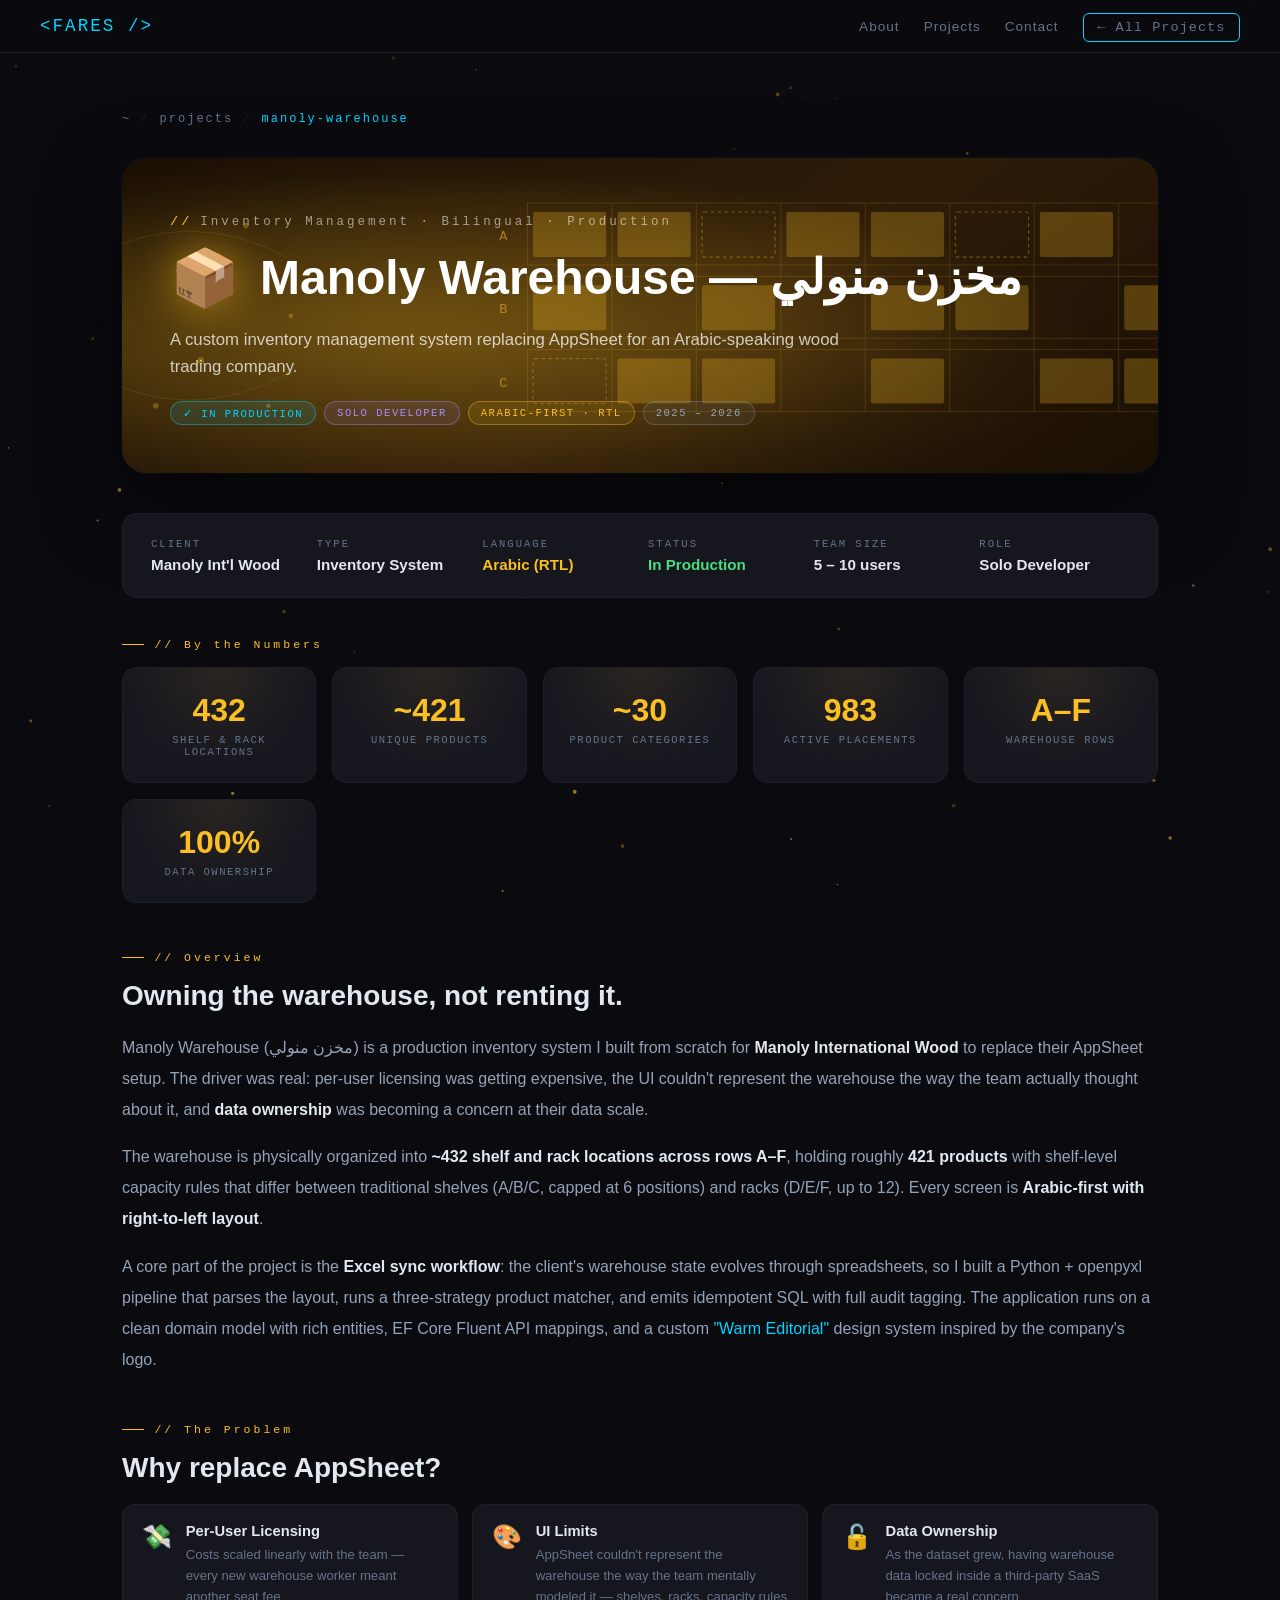
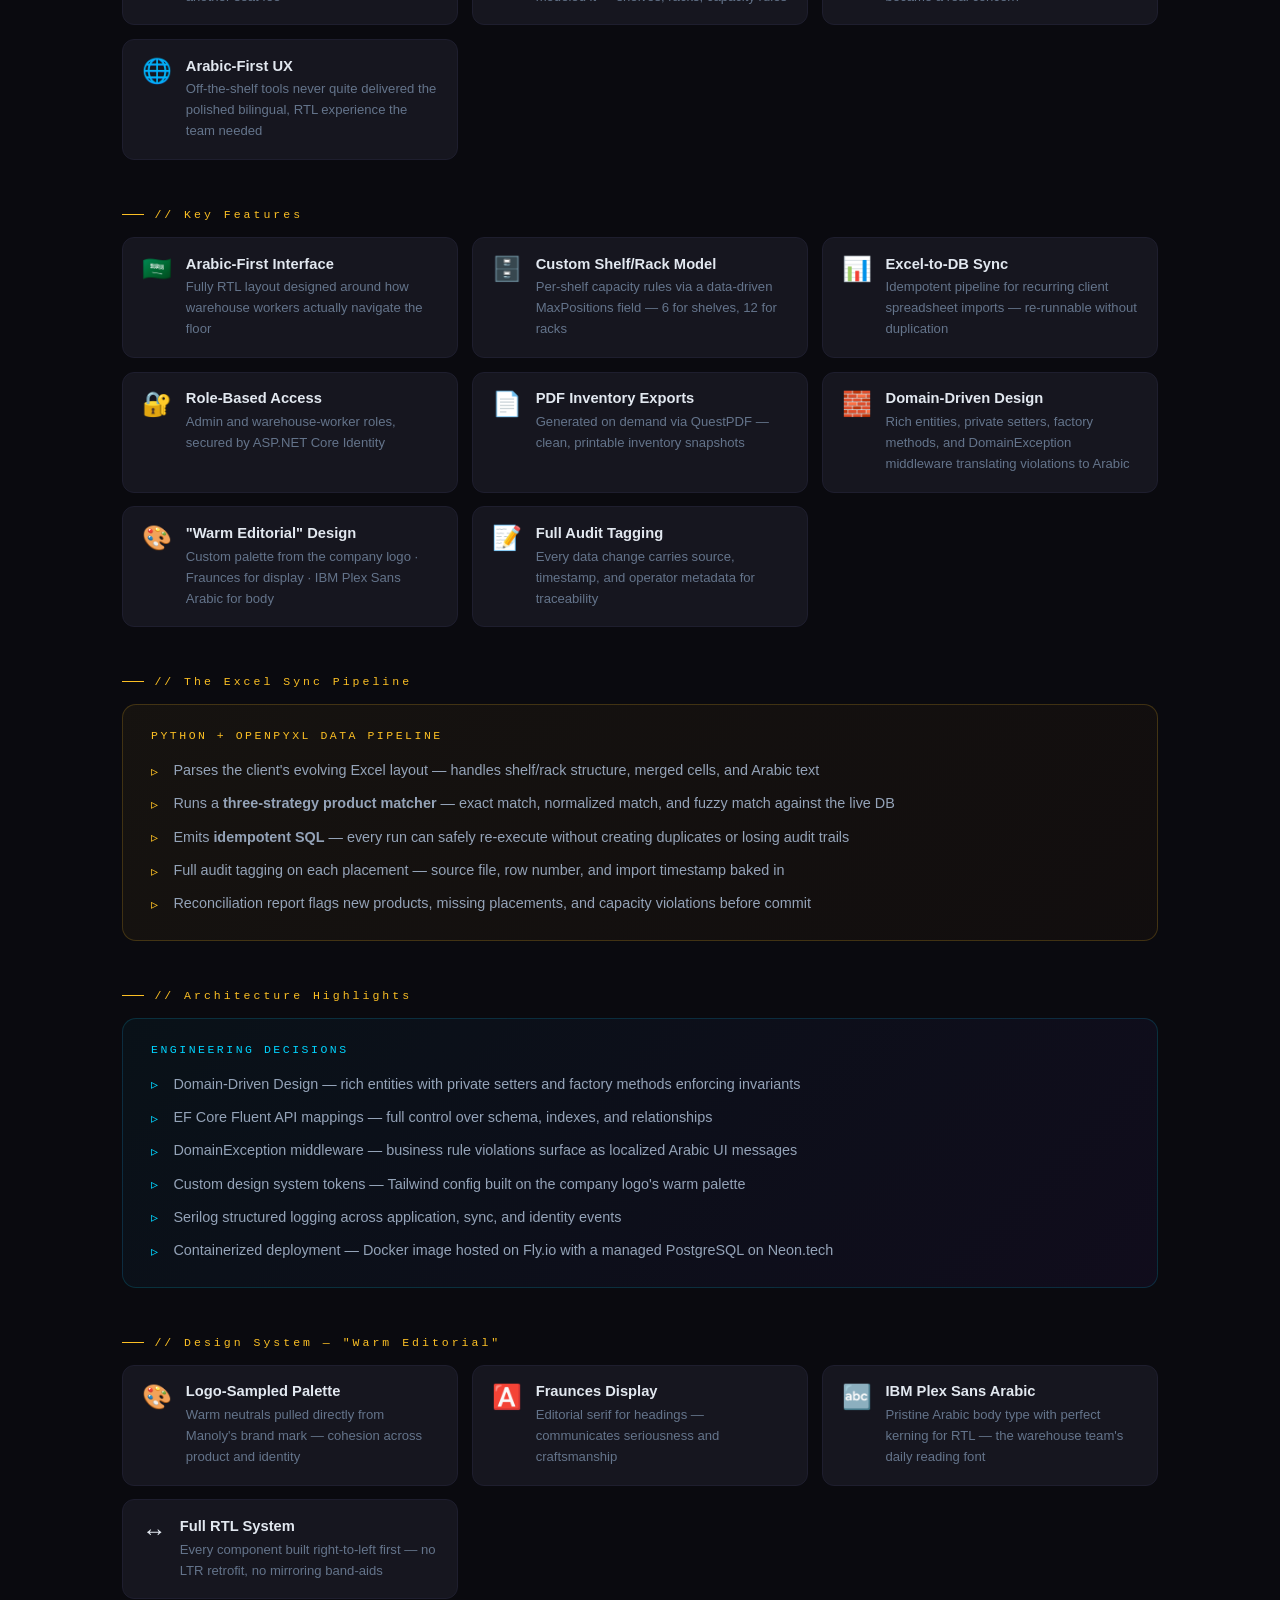
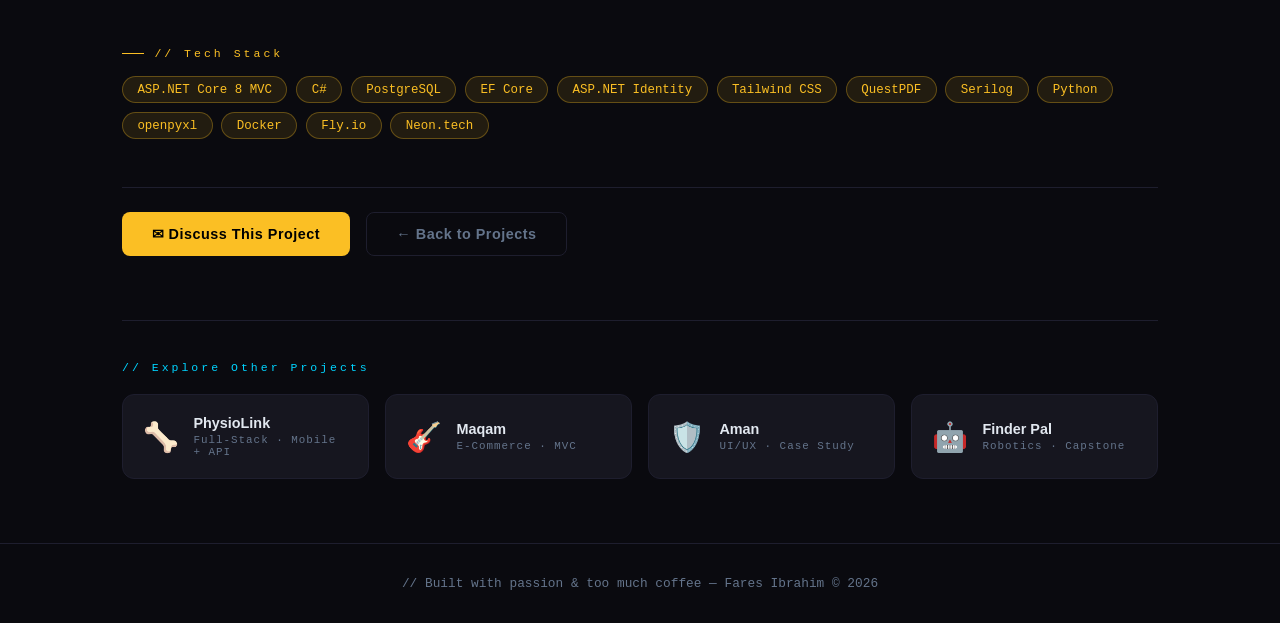
==== projects/manoly.html @ e595567e "Update exercise detail page" ====
<!DOCTYPE html>
<html lang="en">
<head>
<meta charset="UTF-8"/>
<meta name="viewport" content="width=device-width, initial-scale=1.0"/>
<title>Manoly Warehouse — Fares Ibrahim</title>
<link rel="stylesheet" href="project.css"/>
<style>body { --section-accent:#fbbf24; }</style>
</head>
<body>

<canvas id="particles"></canvas>

<nav>
  <a href="../index.html" class="logo">&lt;FARES /&gt;</a>
  <ul class="nav-links">
    <li><a href="../index.html#about">About</a></li>
    <li><a href="../index.html#projects">Projects</a></li>
    <li><a href="../index.html#contact">Contact</a></li>
    <li><a href="../index.html#projects" class="nav-back">← All Projects</a></li>
  </ul>
</nav>

<main>

  <div class="breadcrumb fade-in">
    <a href="../index.html">~</a>
    <span class="sep">/</span>
    <a href="../index.html#projects">projects</a>
    <span class="sep">/</span>
    <span class="current">manoly-warehouse</span>
  </div>

  <!-- HERO -->
  <section class="project-hero hero-manoly fade-in" style="--glow-color:rgba(251,191,36,.2);--hero-accent:#fbbf24;--hero-glow:rgba(251,191,36,.55)">
    <svg class="hero-pattern" viewBox="0 0 1100 280" xmlns="http://www.w3.org/2000/svg" preserveAspectRatio="xMidYMid slice">
      <defs>
        <radialGradient id="gp5" cx="30%" cy="50%"><stop offset="0%" stop-color="#fbbf24" stop-opacity=".2"/><stop offset="100%" stop-color="#fbbf24" stop-opacity="0"/></radialGradient>
        <pattern id="grain" width="3" height="3" patternUnits="userSpaceOnUse"><circle cx="1.5" cy="1.5" r=".4" fill="#fbbf24" opacity=".5"/></pattern>
      </defs>
      <rect width="1100" height="280" fill="url(#gp5)"/>
      <!-- warehouse rack grid -->
      <g stroke="#fbbf24" stroke-width=".6" opacity=".22">
        <rect x="450" y="40" width="600" height="55" fill="none"/>
        <rect x="450" y="105" width="600" height="55" fill="none"/>
        <rect x="450" y="170" width="600" height="55" fill="none"/>
        <line x1="525" y1="40" x2="525" y2="225"/>
        <line x1="600" y1="40" x2="600" y2="225"/>
        <line x1="675" y1="40" x2="675" y2="225"/>
        <line x1="750" y1="40" x2="750" y2="225"/>
        <line x1="825" y1="40" x2="825" y2="225"/>
        <line x1="900" y1="40" x2="900" y2="225"/>
        <line x1="975" y1="40" x2="975" y2="225"/>
      </g>
      <!-- shelf labels -->
      <g fill="#fbbf24" font-family="Courier New, monospace" font-size="12" opacity=".55">
        <text x="425" y="73">A</text>
        <text x="425" y="138">B</text>
        <text x="425" y="203">C</text>
      </g>
      <!-- product boxes -->
      <g fill="#fbbf24" opacity=".25">
        <rect x="455" y="48" width="65" height="40" rx="2"/>
        <rect x="530" y="48" width="65" height="40" rx="2"/>
        <rect x="680" y="48" width="65" height="40" rx="2"/>
        <rect x="755" y="48" width="65" height="40" rx="2"/>
        <rect x="905" y="48" width="65" height="40" rx="2"/>
        <rect x="455" y="113" width="65" height="40" rx="2"/>
        <rect x="605" y="113" width="65" height="40" rx="2"/>
        <rect x="755" y="113" width="65" height="40" rx="2"/>
        <rect x="830" y="113" width="65" height="40" rx="2"/>
        <rect x="980" y="113" width="65" height="40" rx="2"/>
        <rect x="530" y="178" width="65" height="40" rx="2"/>
        <rect x="605" y="178" width="65" height="40" rx="2"/>
        <rect x="755" y="178" width="65" height="40" rx="2"/>
        <rect x="905" y="178" width="65" height="40" rx="2"/>
        <rect x="980" y="178" width="65" height="40" rx="2"/>
      </g>
      <!-- empty slot accents -->
      <g stroke="#fbbf24" stroke-width="1" stroke-dasharray="3,3" fill="none" opacity=".35">
        <rect x="605" y="48" width="65" height="40" rx="2"/>
        <rect x="830" y="48" width="65" height="40" rx="2"/>
        <rect x="455" y="178" width="65" height="40" rx="2"/>
      </g>
      <!-- arabic-style flourish dots on left -->
      <g fill="#fbbf24" opacity=".3">
        <circle cx="80" cy="60" r="3"/>
        <circle cx="140" cy="100" r="2"/>
        <circle cx="200" cy="60" r="2.5"/>
        <circle cx="80" cy="140" r="2"/>
        <circle cx="160" cy="180" r="3"/>
        <circle cx="240" cy="140" r="2"/>
        <circle cx="120" cy="220" r="2.5"/>
        <circle cx="220" cy="220" r="2"/>
      </g>
      <g stroke="#fbbf24" stroke-width=".5" opacity=".2" fill="none">
        <path d="M60,90 Q150,40 240,90"/>
        <path d="M60,190 Q150,240 240,190"/>
      </g>
    </svg>
    <div class="hero-glow"></div>
    <div class="hero-content">
      <div class="project-type" style="--hero-accent:#fbbf24">Inventory Management · Bilingual · Production</div>
      <div class="hero-row">
        <span class="hero-icon">📦</span>
        <h1 class="project-title">Manoly Warehouse — مخزن منولي</h1>
      </div>
      <p class="tagline">A custom inventory management system replacing AppSheet for an Arabic-speaking wood trading company.</p>
      <div class="badges">
        <span class="badge badge-done">✓ In Production</span>
        <span class="badge badge-role">Solo Developer</span>
        <span class="badge badge-warm">Arabic-First · RTL</span>
        <span class="badge badge-year">2025 – 2026</span>
      </div>
    </div>
  </section>

  <!-- META STRIP -->
  <div class="meta-strip fade-in">
    <div class="meta-item"><span class="meta-label">Client</span><span class="meta-value">Manoly Int'l Wood</span></div>
    <div class="meta-item"><span class="meta-label">Type</span><span class="meta-value">Inventory System</span></div>
    <div class="meta-item"><span class="meta-label">Language</span><span class="meta-value meta-amber">Arabic (RTL)</span></div>
    <div class="meta-item"><span class="meta-label">Status</span><span class="meta-value meta-green">In Production</span></div>
    <div class="meta-item"><span class="meta-label">Team Size</span><span class="meta-value">5 – 10 users</span></div>
    <div class="meta-item"><span class="meta-label">Role</span><span class="meta-value">Solo Developer</span></div>
  </div>

  <!-- STATS ROW -->
  <section class="section fade-in">
    <div class="section-label">// By the Numbers</div>
    <div class="stats-row">
      <div class="stat-block" style="--stat-color:#fbbf24;--stat-glow:rgba(251,191,36,.14)">
        <div class="stat-big">432</div>
        <div class="stat-label">SHELF &amp; RACK LOCATIONS</div>
      </div>
      <div class="stat-block" style="--stat-color:#fbbf24;--stat-glow:rgba(251,191,36,.14)">
        <div class="stat-big">~421</div>
        <div class="stat-label">UNIQUE PRODUCTS</div>
      </div>
      <div class="stat-block" style="--stat-color:#fbbf24;--stat-glow:rgba(251,191,36,.14)">
        <div class="stat-big">~30</div>
        <div class="stat-label">PRODUCT CATEGORIES</div>
      </div>
      <div class="stat-block" style="--stat-color:#fbbf24;--stat-glow:rgba(251,191,36,.14)">
        <div class="stat-big">983</div>
        <div class="stat-label">ACTIVE PLACEMENTS</div>
      </div>
      <div class="stat-block" style="--stat-color:#fbbf24;--stat-glow:rgba(251,191,36,.14)">
        <div class="stat-big">A–F</div>
        <div class="stat-label">WAREHOUSE ROWS</div>
      </div>
      <div class="stat-block" style="--stat-color:#fbbf24;--stat-glow:rgba(251,191,36,.14)">
        <div class="stat-big">100%</div>
        <div class="stat-label">DATA OWNERSHIP</div>
      </div>
    </div>
  </section>

  <!-- OVERVIEW -->
  <section class="section fade-in">
    <div class="section-label">// Overview</div>
    <h2 class="section-heading">Owning the warehouse, not renting it.</h2>
    <div class="section-text">
      <p>Manoly Warehouse (مخزن منولي) is a production inventory system I built from scratch for <strong>Manoly International Wood</strong> to replace their AppSheet setup. The driver was real: per-user licensing was getting expensive, the UI couldn't represent the warehouse the way the team actually thought about it, and <strong>data ownership</strong> was becoming a concern at their data scale.</p>
      <p>The warehouse is physically organized into <strong>~432 shelf and rack locations across rows A–F</strong>, holding roughly <strong>421 products</strong> with shelf-level capacity rules that differ between traditional shelves (A/B/C, capped at 6 positions) and racks (D/E/F, up to 12). Every screen is <strong>Arabic-first with right-to-left layout</strong>.</p>
      <p>A core part of the project is the <strong>Excel sync workflow</strong>: the client's warehouse state evolves through spreadsheets, so I built a Python + openpyxl pipeline that parses the layout, runs a three-strategy product matcher, and emits idempotent SQL with full audit tagging. The application runs on a clean domain model with rich entities, EF Core Fluent API mappings, and a custom <em>"Warm Editorial"</em> design system inspired by the company's logo.</p>
    </div>
  </section>

  <!-- THE PROBLEM -->
  <section class="section fade-in">
    <div class="section-label">// The Problem</div>
    <h2 class="section-heading">Why replace AppSheet?</h2>
    <div class="features-grid">
      <div class="feature"><span class="feature-icon">💸</span><div><div class="feature-name">Per-User Licensing</div><div class="feature-desc">Costs scaled linearly with the team — every new warehouse worker meant another seat fee</div></div></div>
      <div class="feature"><span class="feature-icon">🎨</span><div><div class="feature-name">UI Limits</div><div class="feature-desc">AppSheet couldn't represent the warehouse the way the team mentally modeled it — shelves, racks, capacity rules</div></div></div>
      <div class="feature"><span class="feature-icon">🔓</span><div><div class="feature-name">Data Ownership</div><div class="feature-desc">As the dataset grew, having warehouse data locked inside a third-party SaaS became a real concern</div></div></div>
      <div class="feature"><span class="feature-icon">🌐</span><div><div class="feature-name">Arabic-First UX</div><div class="feature-desc">Off-the-shelf tools never quite delivered the polished bilingual, RTL experience the team needed</div></div></div>
    </div>
  </section>

  <!-- KEY FEATURES -->
  <section class="section fade-in">
    <div class="section-label">// Key Features</div>
    <div class="features-grid">
      <div class="feature"><span class="feature-icon">🇸🇦</span><div><div class="feature-name">Arabic-First Interface</div><div class="feature-desc">Fully RTL layout designed around how warehouse workers actually navigate the floor</div></div></div>
      <div class="feature"><span class="feature-icon">🗄️</span><div><div class="feature-name">Custom Shelf/Rack Model</div><div class="feature-desc">Per-shelf capacity rules via a data-driven MaxPositions field — 6 for shelves, 12 for racks</div></div></div>
      <div class="feature"><span class="feature-icon">📊</span><div><div class="feature-name">Excel-to-DB Sync</div><div class="feature-desc">Idempotent pipeline for recurring client spreadsheet imports — re-runnable without duplication</div></div></div>
      <div class="feature"><span class="feature-icon">🔐</span><div><div class="feature-name">Role-Based Access</div><div class="feature-desc">Admin and warehouse-worker roles, secured by ASP.NET Core Identity</div></div></div>
      <div class="feature"><span class="feature-icon">📄</span><div><div class="feature-name">PDF Inventory Exports</div><div class="feature-desc">Generated on demand via QuestPDF — clean, printable inventory snapshots</div></div></div>
      <div class="feature"><span class="feature-icon">🧱</span><div><div class="feature-name">Domain-Driven Design</div><div class="feature-desc">Rich entities, private setters, factory methods, and DomainException middleware translating violations to Arabic</div></div></div>
      <div class="feature"><span class="feature-icon">🎨</span><div><div class="feature-name">"Warm Editorial" Design</div><div class="feature-desc">Custom palette from the company logo · Fraunces for display · IBM Plex Sans Arabic for body</div></div></div>
      <div class="feature"><span class="feature-icon">📝</span><div><div class="feature-name">Full Audit Tagging</div><div class="feature-desc">Every data change carries source, timestamp, and operator metadata for traceability</div></div></div>
    </div>
  </section>

  <!-- EXCEL SYNC HIGHLIGHT -->
  <section class="section fade-in">
    <div class="section-label">// The Excel Sync Pipeline</div>
    <div class="highlight" style="border-color:rgba(251,191,36,.2);background:linear-gradient(135deg,rgba(251,191,36,.05),rgba(217,119,6,.04))">
      <div class="highlight-title" style="color:#fbbf24">PYTHON + OPENPYXL DATA PIPELINE</div>
      <ul class="highlight-list">
        <li style="--accent:#fbbf24">Parses the client's evolving Excel layout — handles shelf/rack structure, merged cells, and Arabic text</li>
        <li style="--accent:#fbbf24">Runs a <strong>three-strategy product matcher</strong> — exact match, normalized match, and fuzzy match against the live DB</li>
        <li style="--accent:#fbbf24">Emits <strong>idempotent SQL</strong> — every run can safely re-execute without creating duplicates or losing audit trails</li>
        <li style="--accent:#fbbf24">Full audit tagging on each placement — source file, row number, and import timestamp baked in</li>
        <li style="--accent:#fbbf24">Reconciliation report flags new products, missing placements, and capacity violations before commit</li>
      </ul>
    </div>
  </section>

  <!-- ARCHITECTURE -->
  <section class="section fade-in">
    <div class="section-label">// Architecture Highlights</div>
    <div class="highlight">
      <div class="highlight-title">ENGINEERING DECISIONS</div>
      <ul class="highlight-list">
        <li>Domain-Driven Design — rich entities with private setters and factory methods enforcing invariants</li>
        <li>EF Core Fluent API mappings — full control over schema, indexes, and relationships</li>
        <li>DomainException middleware — business rule violations surface as localized Arabic UI messages</li>
        <li>Custom design system tokens — Tailwind config built on the company logo's warm palette</li>
        <li>Serilog structured logging across application, sync, and identity events</li>
        <li>Containerized deployment — Docker image hosted on Fly.io with a managed PostgreSQL on Neon.tech</li>
      </ul>
    </div>
  </section>

  <!-- DESIGN SYSTEM -->
  <section class="section fade-in">
    <div class="section-label">// Design System — "Warm Editorial"</div>
    <div class="features-grid">
      <div class="feature"><span class="feature-icon">🎨</span><div><div class="feature-name">Logo-Sampled Palette</div><div class="feature-desc">Warm neutrals pulled directly from Manoly's brand mark — cohesion across product and identity</div></div></div>
      <div class="feature"><span class="feature-icon">🅰️</span><div><div class="feature-name">Fraunces Display</div><div class="feature-desc">Editorial serif for headings — communicates seriousness and craftsmanship</div></div></div>
      <div class="feature"><span class="feature-icon">🔤</span><div><div class="feature-name">IBM Plex Sans Arabic</div><div class="feature-desc">Pristine Arabic body type with perfect kerning for RTL — the warehouse team's daily reading font</div></div></div>
      <div class="feature"><span class="feature-icon">↔️</span><div><div class="feature-name">Full RTL System</div><div class="feature-desc">Every component built right-to-left first — no LTR retrofit, no mirroring band-aids</div></div></div>
    </div>
  </section>

  <!-- TECH STACK -->
  <section class="section fade-in">
    <div class="section-label">// Tech Stack</div>
    <div class="stack-wrap">
      <span class="stack-tag" style="--stack-bg:rgba(251,191,36,.1);--stack-color:#fbbf24;--stack-border:rgba(251,191,36,.3)">ASP.NET Core 8 MVC</span>
      <span class="stack-tag" style="--stack-bg:rgba(251,191,36,.1);--stack-color:#fbbf24;--stack-border:rgba(251,191,36,.3)">C#</span>
      <span class="stack-tag" style="--stack-bg:rgba(251,191,36,.1);--stack-color:#fbbf24;--stack-border:rgba(251,191,36,.3)">PostgreSQL</span>
      <span class="stack-tag" style="--stack-bg:rgba(251,191,36,.1);--stack-color:#fbbf24;--stack-border:rgba(251,191,36,.3)">EF Core</span>
      <span class="stack-tag" style="--stack-bg:rgba(251,191,36,.1);--stack-color:#fbbf24;--stack-border:rgba(251,191,36,.3)">ASP.NET Identity</span>
      <span class="stack-tag" style="--stack-bg:rgba(251,191,36,.1);--stack-color:#fbbf24;--stack-border:rgba(251,191,36,.3)">Tailwind CSS</span>
      <span class="stack-tag" style="--stack-bg:rgba(251,191,36,.1);--stack-color:#fbbf24;--stack-border:rgba(251,191,36,.3)">QuestPDF</span>
      <span class="stack-tag" style="--stack-bg:rgba(251,191,36,.1);--stack-color:#fbbf24;--stack-border:rgba(251,191,36,.3)">Serilog</span>
      <span class="stack-tag" style="--stack-bg:rgba(251,191,36,.1);--stack-color:#fbbf24;--stack-border:rgba(251,191,36,.3)">Python</span>
      <span class="stack-tag" style="--stack-bg:rgba(251,191,36,.1);--stack-color:#fbbf24;--stack-border:rgba(251,191,36,.3)">openpyxl</span>
      <span class="stack-tag" style="--stack-bg:rgba(251,191,36,.1);--stack-color:#fbbf24;--stack-border:rgba(251,191,36,.3)">Docker</span>
      <span class="stack-tag" style="--stack-bg:rgba(251,191,36,.1);--stack-color:#fbbf24;--stack-border:rgba(251,191,36,.3)">Fly.io</span>
      <span class="stack-tag" style="--stack-bg:rgba(251,191,36,.1);--stack-color:#fbbf24;--stack-border:rgba(251,191,36,.3)">Neon.tech</span>
    </div>
  </section>

  <div class="cta-row fade-in">
    <a href="../index.html#contact" class="btn btn-primary" style="--cta-bg:#fbbf24;--cta-glow:rgba(251,191,36,.5);color:#000">✉ Discuss This Project</a>
    <a href="../index.html#projects" class="btn btn-ghost">← Back to Projects</a>
  </div>

  <!-- OTHER PROJECTS -->
  <section class="other-projects fade-in">
    <div class="other-label">// Explore Other Projects</div>
    <div class="other-grid">
      <a href="physiolink.html" class="other-card"><span class="other-icon">🦴</span><div><div class="other-name">PhysioLink</div><div class="other-type">Full-Stack · Mobile + API</div></div></a>
      <a href="maqam.html" class="other-card"><span class="other-icon">🎸</span><div><div class="other-name">Maqam</div><div class="other-type">E-Commerce · MVC</div></div></a>
      <a href="aman.html" class="other-card"><span class="other-icon">🛡️</span><div><div class="other-name">Aman</div><div class="other-type">UI/UX · Case Study</div></div></a>
      <a href="finder.html" class="other-card"><span class="other-icon">🤖</span><div><div class="other-name">Finder Pal</div><div class="other-type">Robotics · Capstone</div></div></a>
    </div>
  </section>

</main>

<footer><span>// Built with passion &amp; too much coffee — Fares Ibrahim © 2026</span></footer>

<script>window.PARTICLE_COLOR='251,191,36';</script>
<script src="project.js"></script>
</body>
</html>
---- projects/project.css ----
:root {
  --bg: #0a0a0f;
  --surface: #111118;
  --card: #16161f;
  --border: #1e1e2e;
  --accent: #00d4ff;
  --accent2: #7c3aed;
  --text: #e2e8f0;
  --muted: #64748b;
  --font-mono: 'Courier New', monospace;
}
* { margin:0; padding:0; box-sizing:border-box; }
html { scroll-behavior:smooth; }
body { background:var(--bg); color:var(--text); font-family:'Segoe UI',sans-serif; overflow-x:hidden; min-height:100vh; }

#particles { position:fixed; top:0; left:0; width:100%; height:100%; z-index:0; pointer-events:none; }

nav {
  position:fixed; top:0; width:100%; z-index:100;
  background:rgba(10,10,15,0.85); backdrop-filter:blur(12px);
  border-bottom:1px solid var(--border);
  display:flex; justify-content:space-between; align-items:center;
  padding:1rem 2.5rem;
}
.logo { font-family:var(--font-mono); color:var(--accent); font-size:1.1rem; letter-spacing:2px; text-decoration:none; }
.nav-links { display:flex; gap:1.5rem; list-style:none; flex-wrap:wrap; align-items:center; }
.nav-links a { color:var(--muted); text-decoration:none; font-size:.85rem; letter-spacing:1px; transition:.3s; }
.nav-links a:hover { color:var(--accent); }
.nav-back { color:var(--accent); border:1px solid var(--accent); padding:.35rem .85rem; border-radius:6px; font-family:var(--font-mono); font-size:.75rem; }
.nav-back:hover { background:rgba(0,212,255,.1); }

main { position:relative; z-index:1; max-width:1100px; margin:0 auto; padding:7rem 2rem 4rem; }

/* Breadcrumb */
.breadcrumb {
  font-family:var(--font-mono); font-size:.75rem; letter-spacing:2px;
  color:var(--muted); margin-bottom:2rem; display:flex; gap:.6rem; flex-wrap:wrap;
}
.breadcrumb a { color:var(--muted); text-decoration:none; transition:.25s; }
.breadcrumb a:hover { color:var(--accent); }
.breadcrumb span.sep { color:var(--border); }
.breadcrumb span.current { color:var(--accent); }

/* Project Hero (full page version) */
.project-hero {
  border-radius:24px; padding:3.5rem 3rem 3rem;
  position:relative; overflow:hidden;
  min-height:280px; display:flex; align-items:flex-end;
  margin-bottom:2.5rem;
  box-shadow:0 30px 80px rgba(0,0,0,.5), 0 0 0 1px rgba(0,212,255,.05);
}
.hero-pattern {
  position:absolute; inset:0; width:100%; height:100%;
  pointer-events:none;
}
.hero-glow {
  position:absolute; inset:0; pointer-events:none;
  background:radial-gradient(ellipse at 30% 60%, var(--glow-color,rgba(0,212,255,.18)) 0%, transparent 65%);
}
.hero-content { position:relative; z-index:2; width:100%; }
.project-type {
  font-family:var(--font-mono); font-size:.78rem; letter-spacing:3px;
  color:rgba(255,255,255,.55); margin-bottom:1rem;
  display:flex; align-items:center; gap:.5rem;
}
.project-type::before { content:'//'; color:var(--hero-accent,var(--accent)); font-size:.85rem; }
.hero-row { display:flex; align-items:center; gap:1.25rem; margin-bottom:1rem; flex-wrap:wrap; }
.hero-icon { font-size:3.5rem; filter:drop-shadow(0 0 22px var(--hero-glow,rgba(0,212,255,.6))); }
.project-title { font-size:clamp(2rem,5vw,3rem); font-weight:800; color:#fff; line-height:1.1; }
.tagline { color:rgba(255,255,255,.75); font-size:1.05rem; line-height:1.6; max-width:680px; margin-bottom:1.25rem; }
.badges { display:flex; gap:.5rem; flex-wrap:wrap; }
.badge {
  font-family:var(--font-mono); font-size:.66rem; letter-spacing:1.5px;
  padding:.3rem .75rem; border-radius:20px; border:1px solid; white-space:nowrap; text-transform:uppercase;
}
.badge-active   { color:#4ade80; border-color:rgba(74,222,128,.4); background:rgba(74,222,128,.1); }
.badge-done     { color:#00d4ff; border-color:rgba(0,212,255,.4); background:rgba(0,212,255,.1); }
.badge-role     { color:#a78bfa; border-color:rgba(167,139,250,.4); background:rgba(167,139,250,.1); }
.badge-year     { color:#94a3b8; border-color:rgba(148,163,184,.3); background:rgba(148,163,184,.08); }
.badge-design   { color:#fb7185; border-color:rgba(251,113,133,.4); background:rgba(251,113,133,.1); }
.badge-warm     { color:#fbbf24; border-color:rgba(251,191,36,.4); background:rgba(251,191,36,.1); }

/* Meta strip */
.meta-strip {
  display:grid; grid-template-columns:repeat(auto-fit,minmax(140px,1fr));
  gap:1rem; padding:1.5rem 1.75rem; margin-bottom:2.5rem;
  background:var(--card); border-radius:14px; border:1px solid var(--border);
}
.meta-item { display:flex; flex-direction:column; gap:.35rem; }
.meta-label { font-family:var(--font-mono); font-size:.66rem; letter-spacing:2px; color:var(--muted); text-transform:uppercase; }
.meta-value { font-size:.95rem; font-weight:600; color:var(--text); }
.meta-green { color:#4ade80; }
.meta-cyan  { color:var(--accent); }
.meta-rose  { color:#fb7185; }
.meta-violet{ color:#a78bfa; }
.meta-amber { color:#fbbf24; }

/* Stats row (for the showy numbers) */
.stats-row {
  display:grid; grid-template-columns:repeat(auto-fit,minmax(160px,1fr));
  gap:1rem; margin-bottom:2.5rem;
}
.stat-block {
  background:var(--card); border:1px solid var(--border); border-radius:14px;
  padding:1.5rem 1.25rem; text-align:center; transition:.3s;
  position:relative; overflow:hidden;
}
.stat-block::before {
  content:''; position:absolute; inset:0;
  background:radial-gradient(circle at 50% 0%, var(--stat-glow,rgba(0,212,255,.08)) 0%, transparent 70%);
  opacity:.6; pointer-events:none;
}
.stat-block:hover { transform:translateY(-4px); border-color:var(--stat-color,var(--accent)); }
.stat-big { font-size:2rem; font-weight:800; color:var(--stat-color,var(--accent)); position:relative; }
.stat-label { font-family:var(--font-mono); font-size:.66rem; letter-spacing:1.5px; color:var(--muted); margin-top:.3rem; position:relative; }

/* Section */
.section { margin-bottom:3rem; }
.section-label {
  font-family:var(--font-mono); font-size:.72rem; letter-spacing:3px;
  color:var(--section-accent,var(--accent)); margin-bottom:1rem;
  display:flex; align-items:center; gap:.65rem;
}
.section-label::before { content:''; display:inline-block; width:22px; height:1px; background:var(--section-accent,var(--accent)); }
.section-heading { font-size:clamp(1.3rem,3vw,1.75rem); font-weight:700; margin-bottom:1.25rem; color:var(--text); }
.section-text { color:#94a3b8; line-height:1.95; font-size:1rem; }
.section-text p { margin-bottom:1rem; }
.section-text strong { color:var(--text); font-weight:600; }
.section-text em { color:var(--accent); font-style:normal; }

/* Feature grid */
.features-grid {
  display:grid; grid-template-columns:repeat(auto-fit,minmax(260px,1fr));
  gap:.85rem;
}
.feature {
  display:flex; align-items:flex-start; gap:.85rem;
  background:var(--card); border:1px solid var(--border);
  border-radius:12px; padding:1.1rem 1.2rem; transition:.25s;
}
.feature:hover { border-color:var(--section-accent,var(--accent)); background:rgba(255,255,255,.015); transform:translateY(-2px); }
.feature-icon { font-size:1.5rem; flex-shrink:0; line-height:1; margin-top:.1rem; }
.feature-name { font-size:.92rem; font-weight:700; color:var(--text); margin-bottom:.3rem; }
.feature-desc { font-size:.82rem; color:var(--muted); line-height:1.6; }

/* Highlight block */
.highlight {
  background:linear-gradient(135deg, rgba(0,212,255,.04) 0%, rgba(124,58,237,.06) 100%);
  border:1px solid rgba(0,212,255,.16); border-radius:14px; padding:1.5rem 1.75rem;
}
.highlight-title { font-family:var(--font-mono); color:var(--accent); font-size:.72rem; letter-spacing:2.5px; margin-bottom:1rem; }
.highlight-list { list-style:none; display:flex; flex-direction:column; gap:.55rem; }
.highlight-list li { color:#94a3b8; font-size:.9rem; padding-left:1.4rem; position:relative; line-height:1.7; }
.highlight-list li::before { content:'▹'; position:absolute; left:0; color:var(--accent); font-size:.85rem; top:.1rem; }

/* Process steps */
.steps { display:flex; flex-direction:column; gap:.6rem; }
.step {
  display:flex; align-items:flex-start; gap:1rem;
  background:var(--card); border:1px solid var(--border);
  border-radius:12px; padding:1rem 1.2rem; transition:.25s;
}
.step:hover { border-color:var(--step-color,#fb7185); }
.step-num {
  font-family:var(--font-mono); font-size:.72rem; font-weight:700;
  color:var(--step-color,#fb7185);
  background:var(--step-bg,rgba(251,113,133,.1));
  border:1px solid var(--step-border,rgba(251,113,133,.28));
  border-radius:6px; padding:.25rem .55rem; flex-shrink:0; margin-top:.1rem;
}
.step-title { font-size:.92rem; font-weight:700; color:var(--text); margin-bottom:.2rem; }
.step-desc { font-size:.82rem; color:var(--muted); line-height:1.55; }

/* Stack tags */
.stack-wrap { display:flex; flex-wrap:wrap; gap:.55rem; }
.stack-tag {
  background:var(--stack-bg,rgba(124,58,237,.1)); color:var(--stack-color,#a78bfa);
  border:1px solid var(--stack-border,rgba(124,58,237,.3)); border-radius:20px;
  padding:.35rem .9rem; font-size:.78rem; font-family:var(--font-mono); transition:.2s;
}
.stack-tag:hover { transform:translateY(-1px); }

/* CTA links */
.cta-row {
  display:flex; gap:1rem; flex-wrap:wrap;
  padding-top:1.5rem; margin-top:1rem; border-top:1px solid var(--border);
}
.btn { padding:.8rem 1.85rem; border-radius:8px; font-size:.9rem; font-weight:600; cursor:pointer; text-decoration:none; transition:.3s; letter-spacing:.5px; display:inline-flex; align-items:center; gap:.5rem; }
.btn-primary { background:var(--cta-bg,var(--accent)); color:#000; border:none; }
.btn-primary:hover { box-shadow:0 0 22px var(--cta-glow,rgba(0,212,255,.4)); transform:translateY(-2px); }
.btn-ghost { background:transparent; color:var(--muted); border:1px solid var(--border); }
.btn-ghost:hover { color:var(--accent); border-color:var(--accent); }

/* Other-projects nav */
.other-projects {
  margin-top:4rem; padding-top:2.5rem; border-top:1px solid var(--border);
}
.other-label { font-family:var(--font-mono); color:var(--accent); font-size:.72rem; letter-spacing:3px; margin-bottom:1.25rem; }
.other-grid { display:grid; grid-template-columns:repeat(auto-fit,minmax(220px,1fr)); gap:1rem; }
.other-card {
  background:var(--card); border:1px solid var(--border); border-radius:12px;
  padding:1.25rem; text-decoration:none; transition:.25s; display:flex; align-items:center; gap:.9rem;
}
.other-card:hover { border-color:var(--accent); transform:translateY(-3px); box-shadow:0 10px 30px rgba(0,212,255,.1); }
.other-icon { font-size:1.8rem; }
.other-name { font-size:.9rem; font-weight:700; color:var(--text); }
.other-type { font-family:var(--font-mono); font-size:.68rem; color:var(--muted); letter-spacing:1px; margin-top:.2rem; }

footer { text-align:center; padding:2rem; color:var(--muted); font-size:.8rem; border-top:1px solid var(--border); position:relative; z-index:1; font-family:var(--font-mono); }

/* Per-project hero backgrounds */
.hero-physio  { background:linear-gradient(145deg, #010d1a 0%, #012033 55%, #010d1a 100%); }
.hero-maqam   { background:linear-gradient(145deg, #0d0020 0%, #1c0044 55%, #0d0020 100%); }
.hero-aman    { background:linear-gradient(145deg, #1a0010 0%, #30001e 55%, #1a0010 100%); }
.hero-finder  { background:linear-gradient(145deg, #001208 0%, #002516 55%, #001208 100%); }
.hero-manoly  { background:linear-gradient(145deg, #1a0f04 0%, #2e1c08 55%, #1a0f04 100%); }

/* Fade-in */
.fade-in { opacity:0; transform:translateY(20px); transition:opacity .7s ease, transform .7s ease; }
.fade-in.visible { opacity:1; transform:translateY(0); }

@media(max-width:700px) {
  nav { padding:1rem 1.25rem; }
  .nav-links { gap:.75rem; }
  main { padding:6rem 1.25rem 3rem; }
  .project-hero { padding:2.25rem 1.5rem 1.75rem; border-radius:18px; }
  .hero-icon { font-size:2.5rem; }
  .meta-strip { padding:1.25rem; }
}
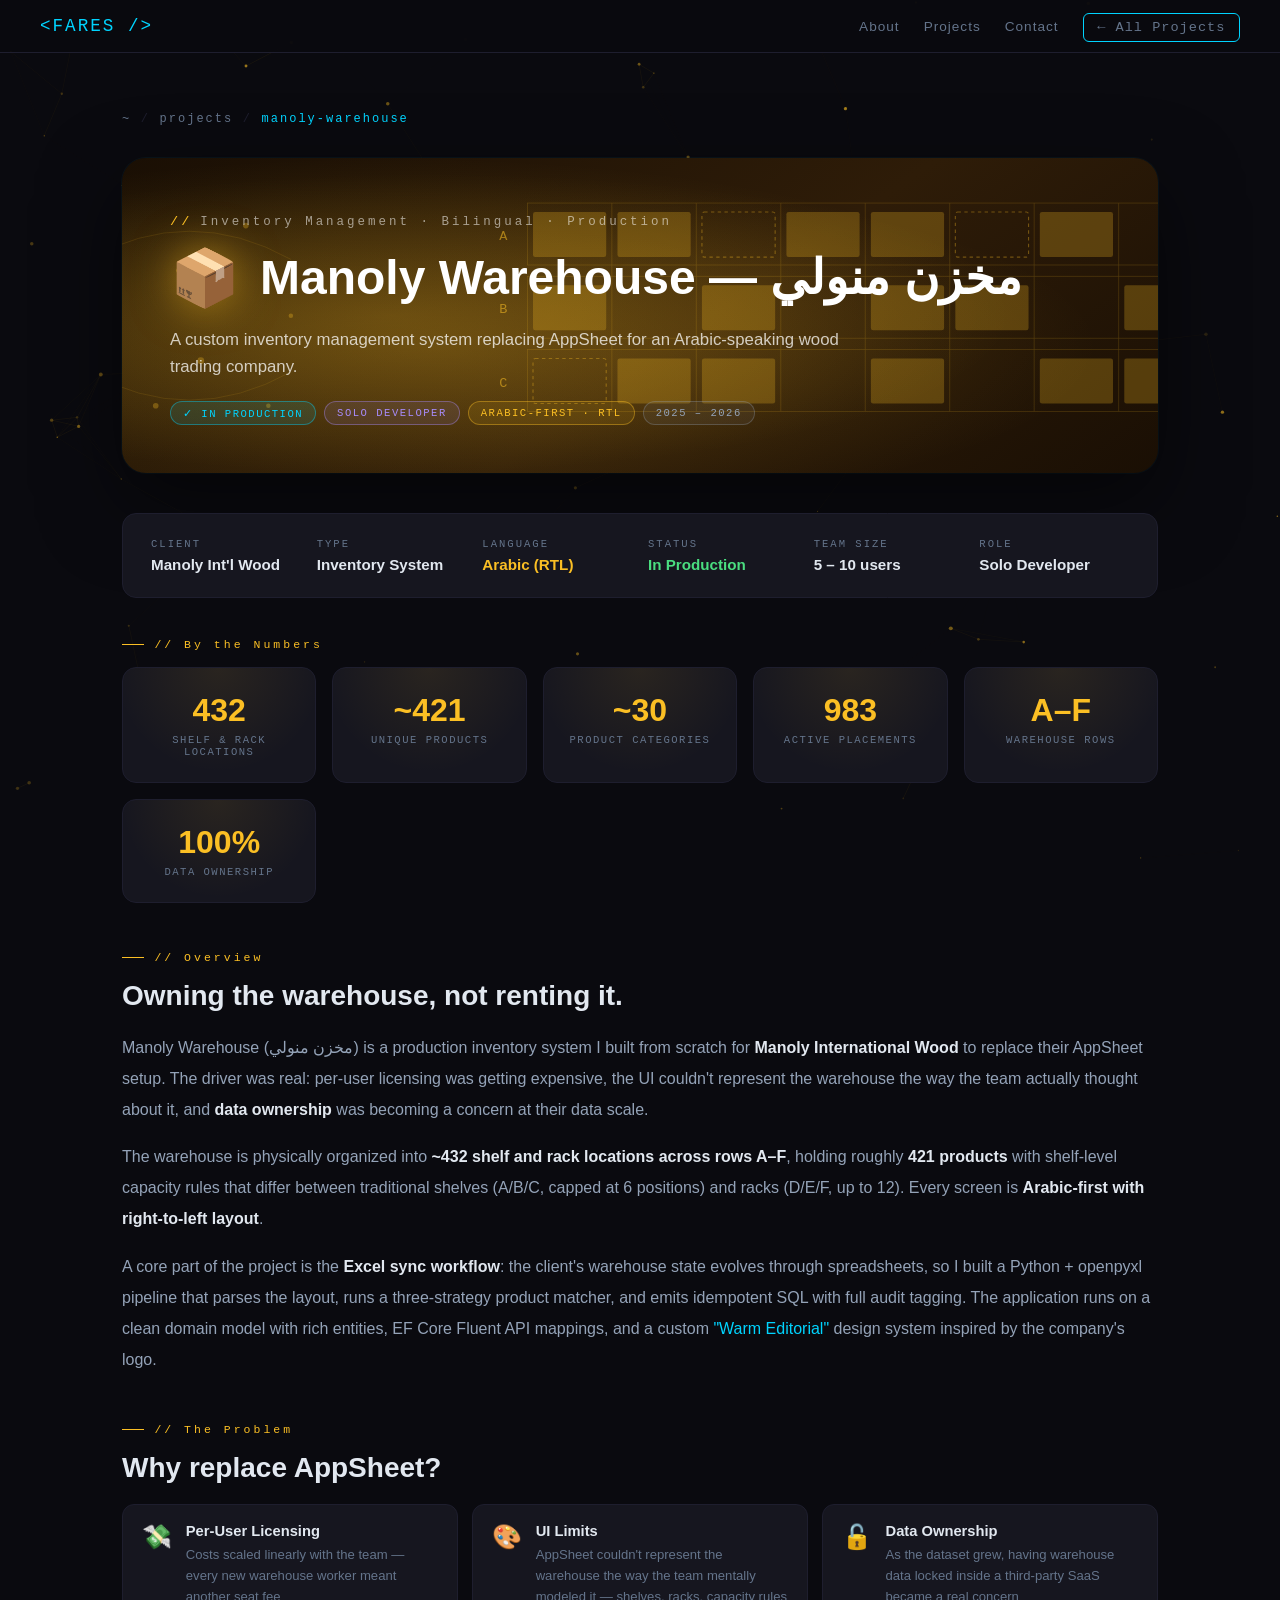
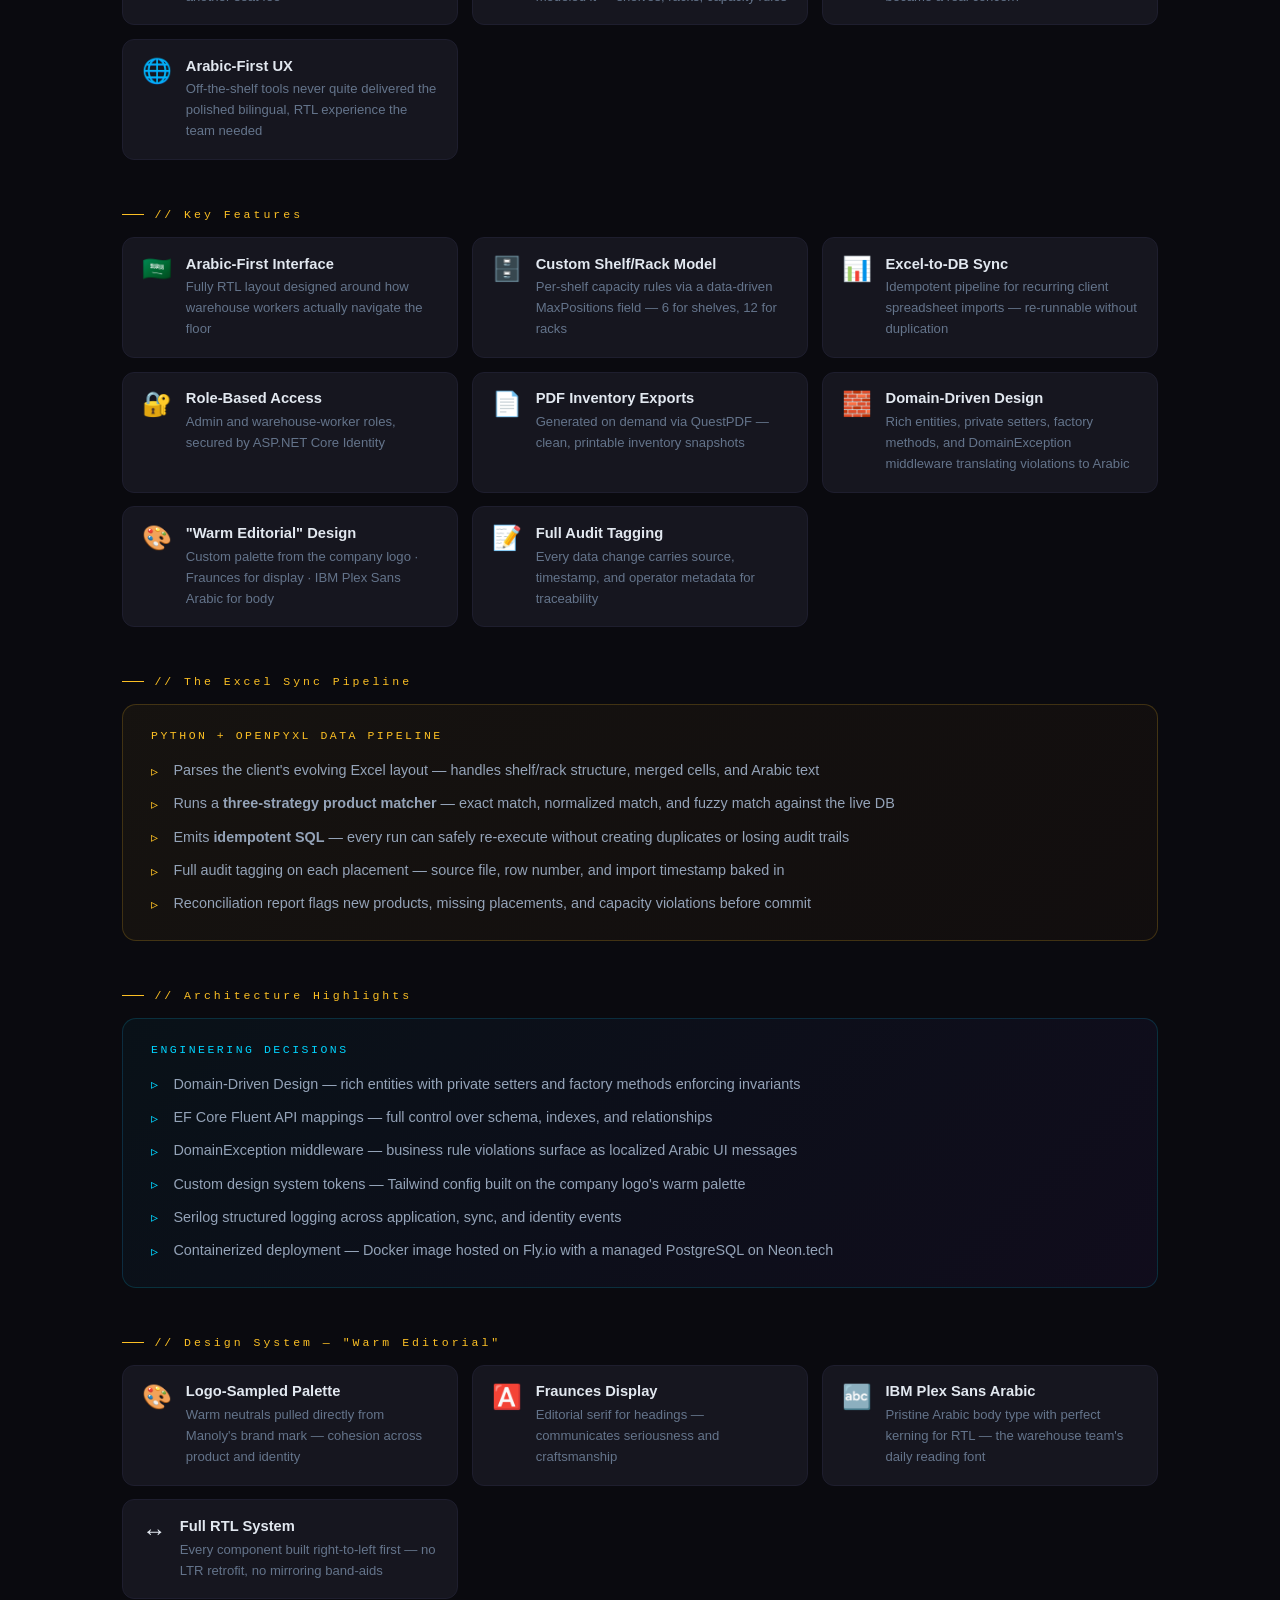
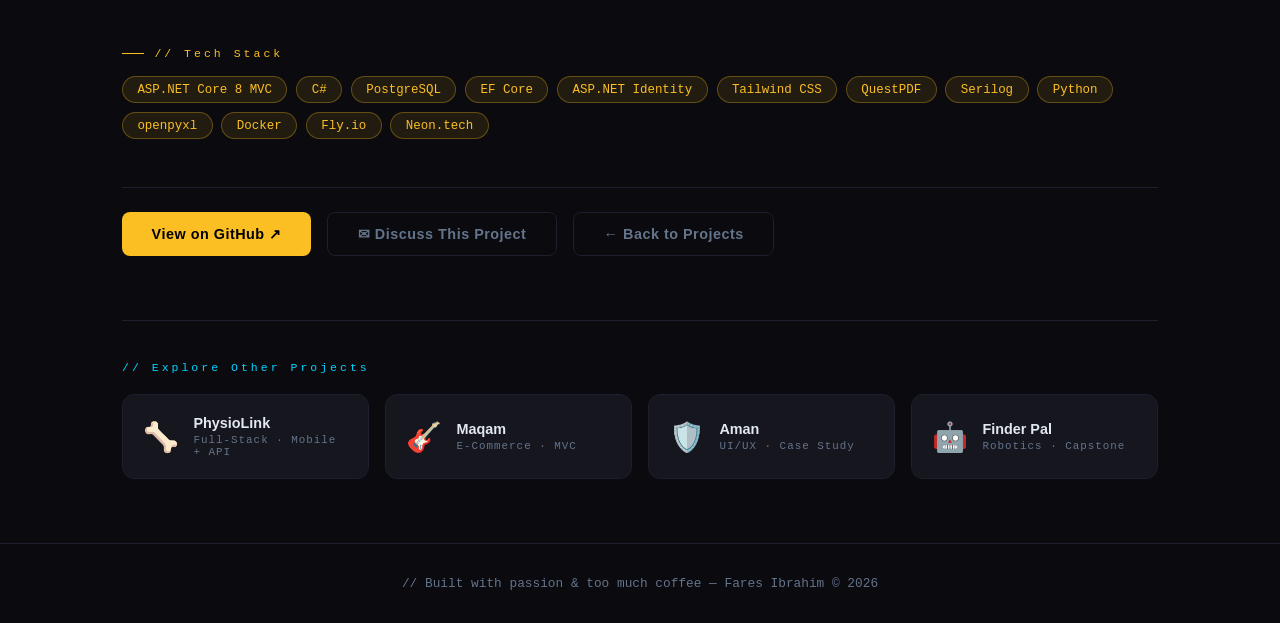
==== commit eb16313c: "Add github link for manoly international project" ====
--- a/projects/manoly.html
+++ b/projects/manoly.html
@@ -257,7 +257,8 @@
   </section>
 
   <div class="cta-row fade-in">
-    <a href="../index.html#contact" class="btn btn-primary" style="--cta-bg:#fbbf24;--cta-glow:rgba(251,191,36,.5);color:#000">✉ Discuss This Project</a>
+    <a href="https://github.com/faresibrahim/manoly-international-website" target="_blank" class="btn btn-primary" style="--cta-bg:#fbbf24;--cta-glow:rgba(251,191,36,.5);color:#000">View on GitHub ↗</a>
+    <a href="../index.html#contact" class="btn btn-ghost">✉ Discuss This Project</a>
     <a href="../index.html#projects" class="btn btn-ghost">← Back to Projects</a>
   </div>
 
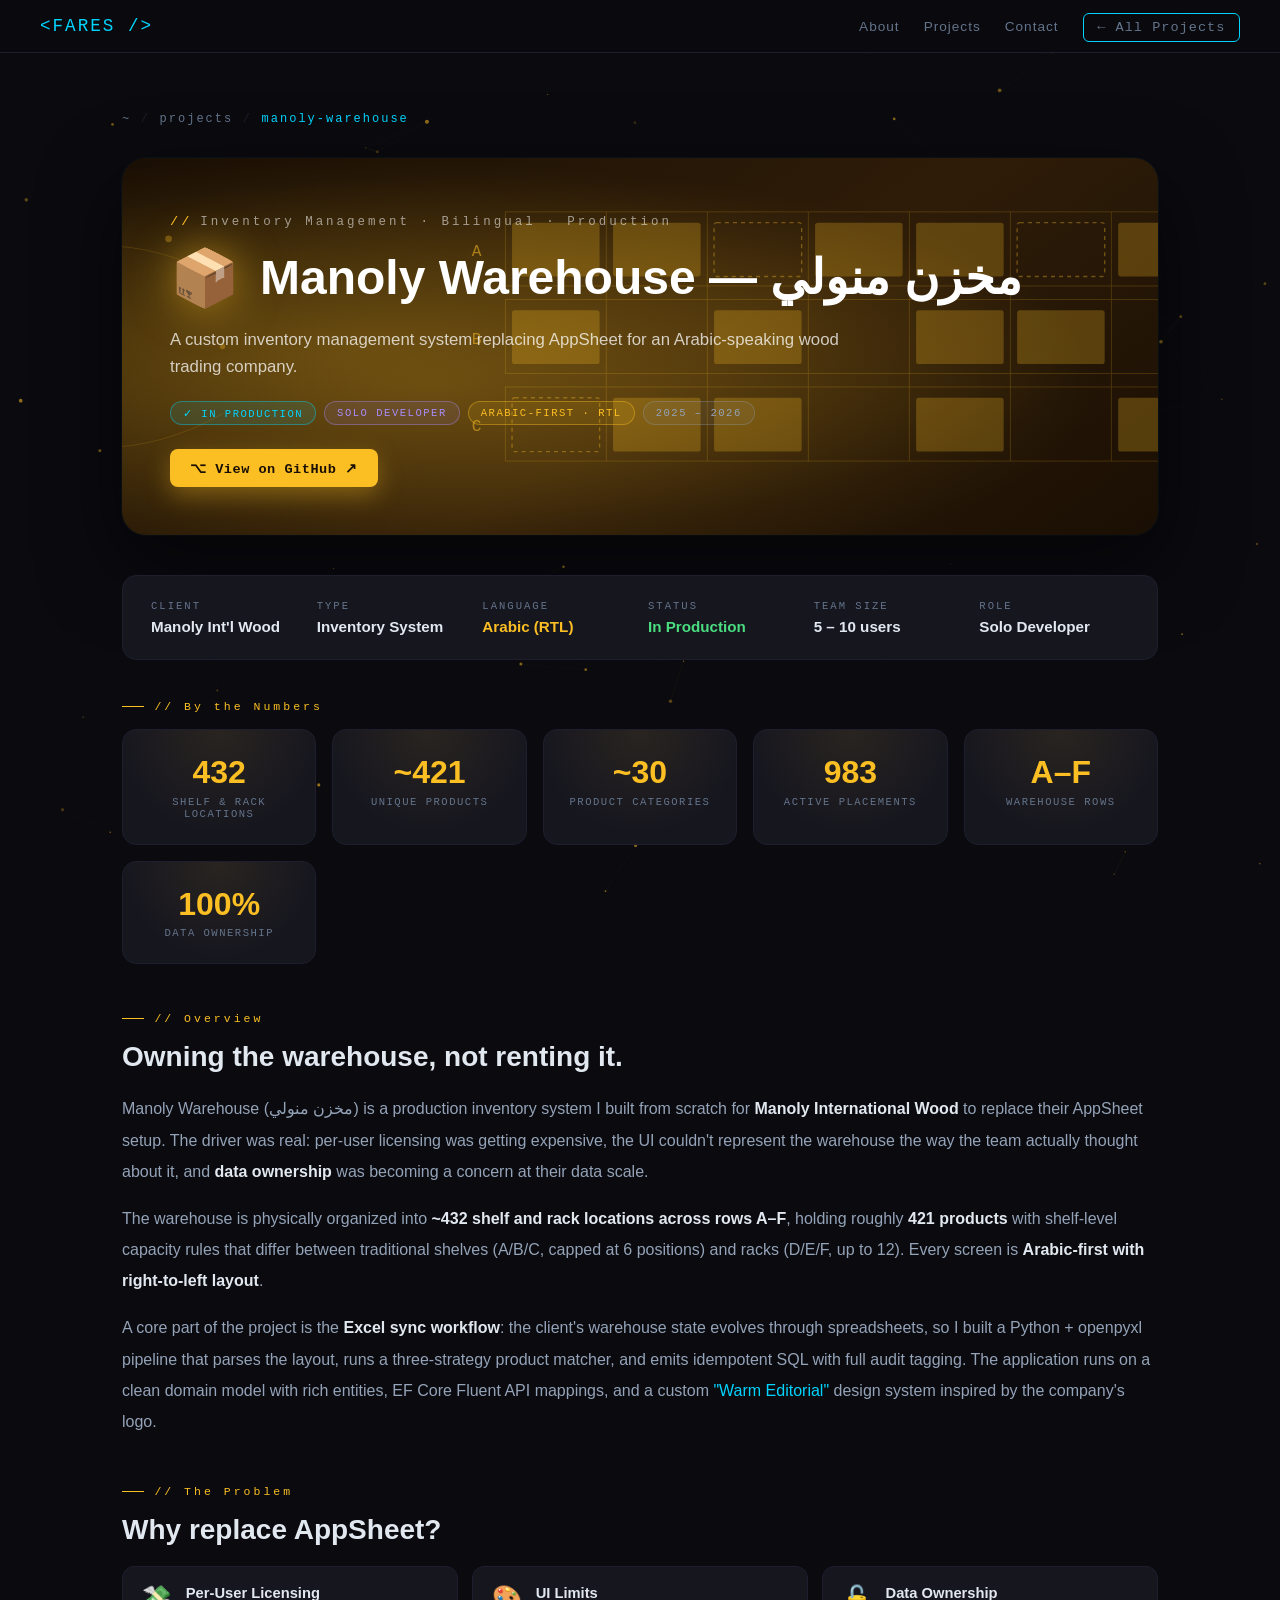
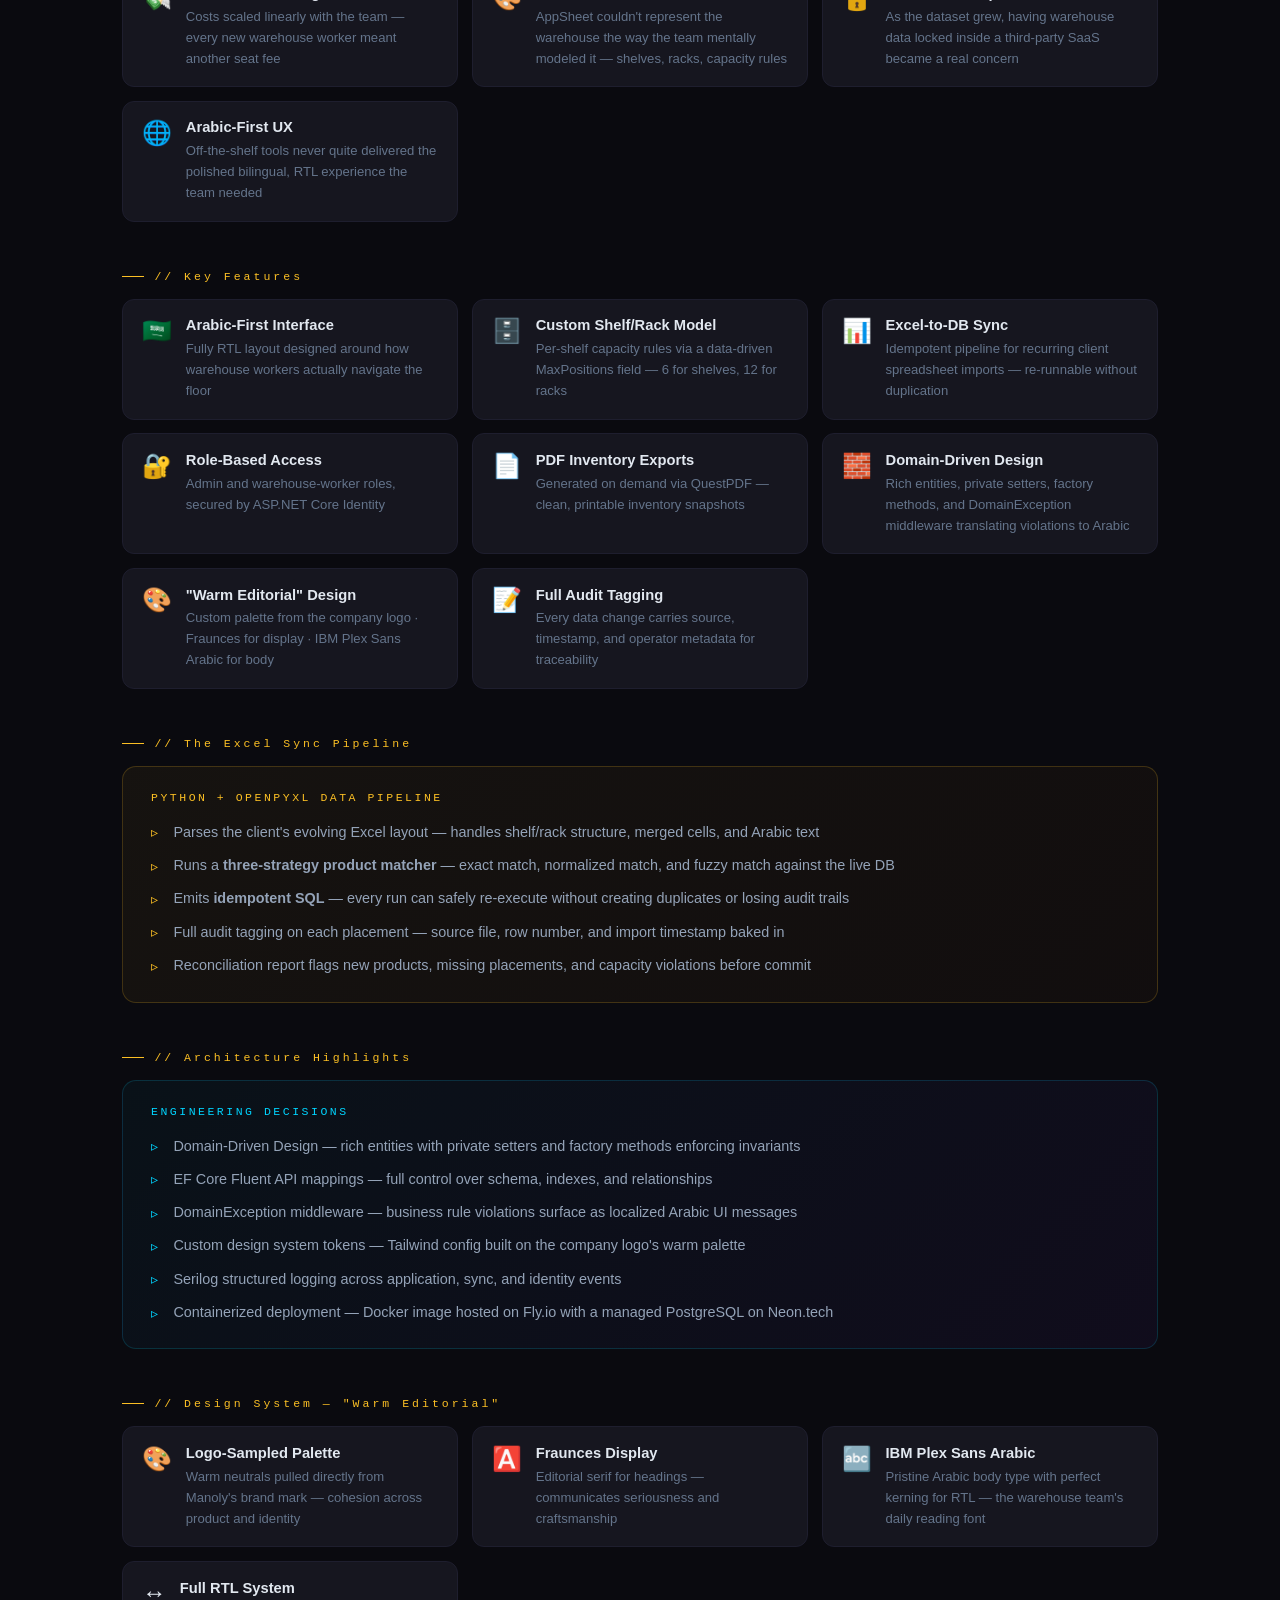
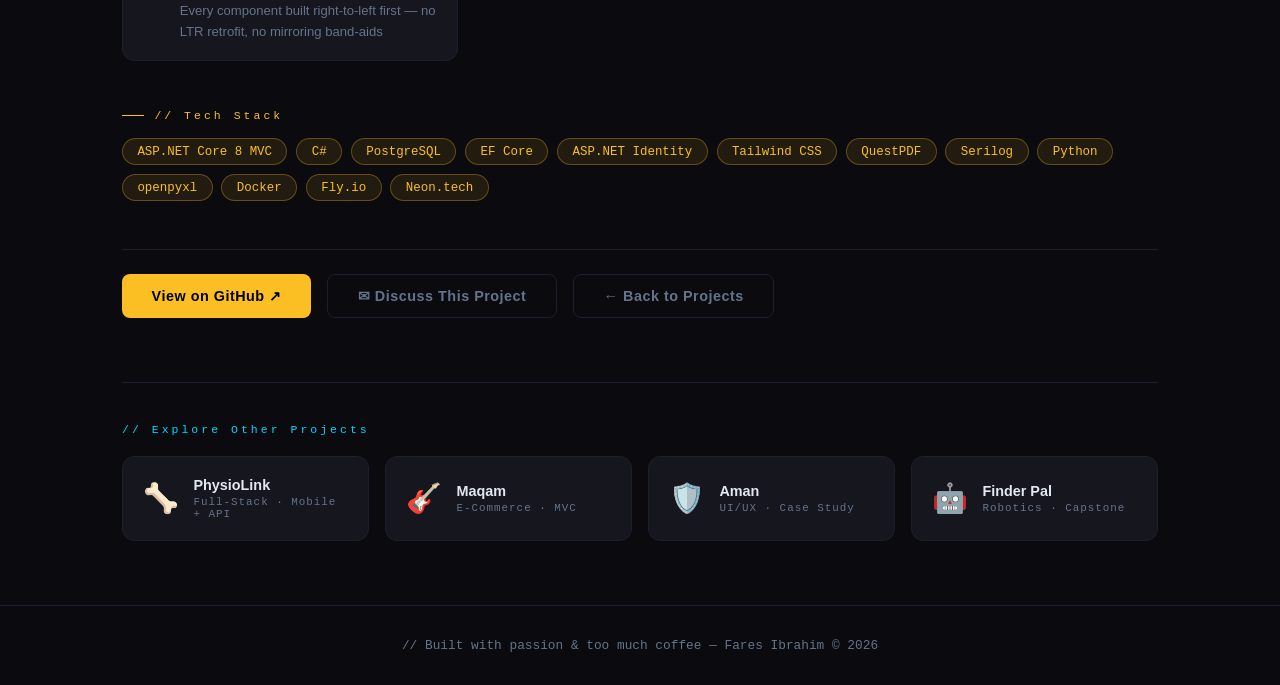
==== commit c33e3400: "Add github link to Manoly Warehouse project" ====
--- a/projects/manoly.html
+++ b/projects/manoly.html
@@ -112,6 +112,18 @@
         <span class="badge badge-warm">Arabic-First · RTL</span>
         <span class="badge badge-year">2025 – 2026</span>
       </div>
+      <div style="margin-top:1.5rem; display:flex; gap:.75rem; flex-wrap:wrap;">
+        <a href="https://github.com/faresibrahim/manoly-international-website" target="_blank"
+           style="display:inline-flex; align-items:center; gap:.5rem; padding:.65rem 1.25rem;
+                  background:#fbbf24; color:#1a0f04; border-radius:8px;
+                  font-family:var(--font-mono); font-size:.85rem; font-weight:700;
+                  text-decoration:none; letter-spacing:.5px;
+                  box-shadow:0 8px 24px rgba(251,191,36,.35); transition:.25s;"
+           onmouseover="this.style.transform='translateY(-2px)'; this.style.boxShadow='0 12px 32px rgba(251,191,36,.5)'"
+           onmouseout="this.style.transform=''; this.style.boxShadow='0 8px 24px rgba(251,191,36,.35)'">
+          ⌥ View on GitHub ↗
+        </a>
+      </div>
     </div>
   </section>
 
